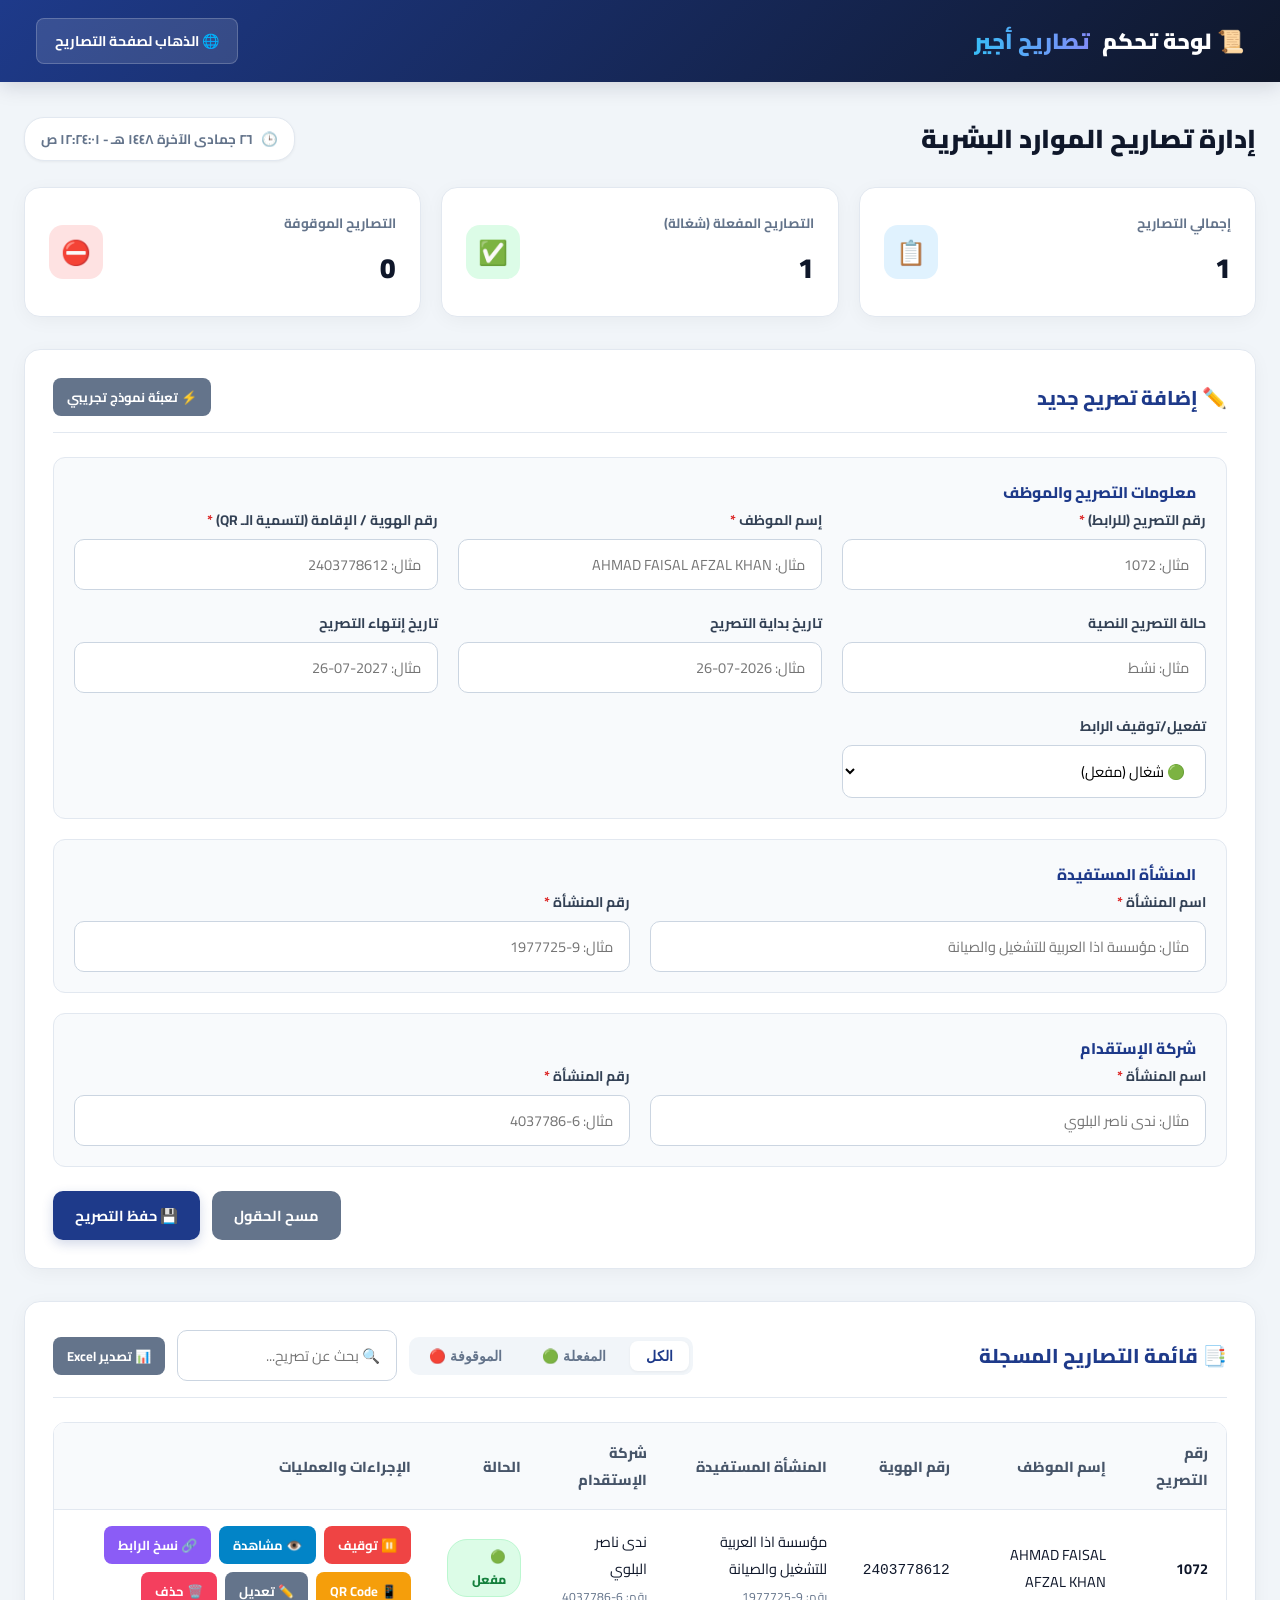
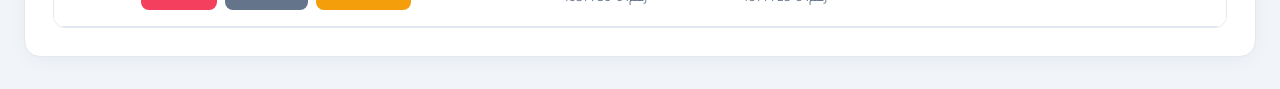
==== admin.html @ d99a1ebf "رفع مشروع تصاريح اجير" ====
<!DOCTYPE html>
<html lang="ar" dir="rtl">
<head>
    <meta charset="UTF-8">
    <meta name="viewport" content="width=device-width, initial-scale=1.0">
    <title>لوحة تحكم تصاريح أجير</title>
    <link rel="stylesheet" href="admin-style.css">
    <link href="https://fonts.googleapis.com/css2?family=Cairo:wght@400;600;700;800&display=swap" rel="stylesheet">
    <script src="js/qrcode.min.js"></script>
</head>
<body>

    <!-- Header / Navbar -->
    <header class="admin-navbar">
        <div class="brand">
            📜 لوحة تحكم <span>تصاريح أجير</span>
        </div>
        <div class="nav-actions">
            <a href="index.html" target="_blank" class="btn-nav">🌐 الذهاب لصفحة التصاريح</a>
        </div>
    </header>

    <div class="admin-container">

        <!-- Page Header & Stats -->
        <div class="page-title-box">
            <h1>إدارة تصاريح الموارد البشرية</h1>
            <div class="live-time-badge" id="liveTimeBadge">
                🕒 <span>جاري التحميل...</span>
            </div>
        </div>

        <div class="stats-container">
            <div class="stat-card">
                <div class="info">
                    <p>إجمالي التصاريح</p>
                    <h3 id="statTotal">0</h3>
                </div>
                <div class="icon icon-blue">📋</div>
            </div>
            <div class="stat-card">
                <div class="info">
                    <p>التصاريح المفعلة (شغالة)</p>
                    <h3 id="statActive">0</h3>
                </div>
                <div class="icon icon-green">✅</div>
            </div>
            <div class="stat-card">
                <div class="info">
                    <p>التصاريح الموقوفة</p>
                    <h3 id="statInactive">0</h3>
                </div>
                <div class="icon icon-red">⛔</div>
            </div>
        </div>

        <!-- Form Section -->
        <div class="card-section">
            <div class="card-section-header">
                <h2 id="formTitle">✏️ إضافة تصريح جديد</h2>
                <div style="display: flex; gap: 8px;">
                    <button type="button" class="btn btn-secondary btn-sm" onclick="fillSampleData()">⚡ تعبئة نموذج تجريبي</button>
                    <button type="button" class="btn btn-secondary btn-sm" id="btnCancelEdit" style="display: none;" onclick="resetForm()">إلغاء التعديل</button>
                </div>
            </div>

            <form id="permitForm" onsubmit="savePermit(event)">
                <input type="hidden" id="editIndex" value="-1">

                <div class="form-fieldset">
                    <legend>معلومات التصريح والموظف</legend>
                    <div class="form-grid">
                        <div class="form-group">
                            <label for="permitId">رقم التصريح (للرابط) <span class="required">*</span></label>
                            <input type="text" id="permitId" class="form-control" placeholder="مثال: 1072" required>
                        </div>
                        <div class="form-group">
                            <label for="workerName">إسم الموظف <span class="required">*</span></label>
                            <input type="text" id="workerName" class="form-control" placeholder="مثال: AHMAD FAISAL AFZAL KHAN" required>
                        </div>
                        <div class="form-group">
                            <label for="nationalId">رقم الهوية / الإقامة (لتسمية الـ QR) <span class="required">*</span></label>
                            <input type="text" id="nationalId" class="form-control" placeholder="مثال: 2403778612" required>
                        </div>
                        <div class="form-group">
                            <label for="permitStatusText">حالة التصريح النصية</label>
                            <input type="text" id="permitStatusText" class="form-control" placeholder="مثال: نشط">
                        </div>
                        <div class="form-group">
                            <label for="startDate">تاريخ بداية التصريح</label>
                            <input type="text" id="startDate" class="form-control" placeholder="مثال: 2026-07-26">
                        </div>
                        <div class="form-group">
                            <label for="endDate">تاريخ إنتهاء التصريح</label>
                            <input type="text" id="endDate" class="form-control" placeholder="مثال: 2027-07-26">
                        </div>
                        <div class="form-group">
                            <label for="permitStatus">تفعيل/توقيف الرابط</label>
                            <select id="permitStatus" class="form-control">
                                <option value="active">🟢 شغال (مفعل)</option>
                                <option value="inactive">🔴 موقوف (غير مفعل)</option>
                            </select>
                        </div>
                    </div>
                </div>

                <div class="form-fieldset">
                    <legend>المنشأة المستفيدة</legend>
                    <div class="form-grid">
                        <div class="form-group">
                            <label for="beneficiaryName">اسم المنشأة <span class="required">*</span></label>
                            <input type="text" id="beneficiaryName" class="form-control" placeholder="مثال: مؤسسة اذا العربية للتشغيل والصيانة" required>
                        </div>
                        <div class="form-group">
                            <label for="beneficiaryNumber">رقم المنشأة <span class="required">*</span></label>
                            <input type="text" id="beneficiaryNumber" class="form-control" placeholder="مثال: 9-1977725" required>
                        </div>
                    </div>
                </div>

                <div class="form-fieldset">
                    <legend>شركة الإستقدام</legend>
                    <div class="form-grid">
                        <div class="form-group">
                            <label for="providerName">اسم المنشأة <span class="required">*</span></label>
                            <input type="text" id="providerName" class="form-control" placeholder="مثال: ندى ناصر البلوي" required>
                        </div>
                        <div class="form-group">
                            <label for="providerNumber">رقم المنشأة <span class="required">*</span></label>
                            <input type="text" id="providerNumber" class="form-control" placeholder="مثال: 6-4037786" required>
                        </div>
                    </div>
                </div>

                <div class="form-actions">
                    <button type="button" class="btn btn-secondary" onclick="resetForm()">مسح الحقول</button>
                    <button type="submit" class="btn btn-primary" id="btnSubmit">💾 حفظ التصريح</button>
                </div>
            </form>
        </div>

        <!-- Permits Table Section -->
        <div class="card-section">
            <div class="card-section-header">
                <h2>📑 قائمة التصاريح المسجلة</h2>
                <div style="display: flex; gap: 12px; flex-wrap: wrap; align-items: center;">
                    <div class="filter-tabs">
                        <button class="filter-tab active" id="tabAll" onclick="setFilter('all')">الكل</button>
                        <button class="filter-tab" id="tabActive" onclick="setFilter('active')">المفعلة 🟢</button>
                        <button class="filter-tab" id="tabInactive" onclick="setFilter('inactive')">الموقوفة 🔴</button>
                    </div>

                    <input type="text" id="searchInput" class="form-control" placeholder="🔍 بحث عن تصريح..." style="max-width: 220px;" oninput="renderTable()">
                    <button class="btn btn-secondary btn-sm" onclick="exportToCSV()" title="تصدير للبيانات">📊 تصدير Excel</button>
                </div>
            </div>

            <div class="table-responsive">
                <table class="table">
                    <thead>
                        <tr>
                            <th>رقم التصريح</th>
                            <th>إسم الموظف</th>
                            <th>رقم الهوية</th>
                            <th>المنشأة المستفيدة</th>
                            <th>شركة الإستقدام</th>
                            <th>الحالة</th>
                            <th>الإجراءات والعمليات</th>
                        </tr>
                    </thead>
                    <tbody id="permitsTableBody">
                        <!-- Dynamic Permit Rows -->
                    </tbody>
                </table>
            </div>
        </div>

    </div>

    <!-- QR Code Modal -->
    <div class="modal-overlay" id="qrModal">
        <div class="modal-card">
            <div class="modal-header">
                <h3>📱 رمز الـ QR للتصريح</h3>
                <button class="modal-close" onclick="closeQrModal()">&times;</button>
            </div>

            <div class="qr-box">
                <div id="qrcodeCanvasContainer"></div>
            </div>

            <div class="qr-info">
                الموظف: <strong id="modalWorkerName">--</strong><br>
                رقم الهوية: <strong id="modalNationalId">--</strong><br>
                رقم التصريح: <strong id="modalPermitId">--</strong>
            </div>

            <button type="button" class="btn btn-primary" style="width: 100%; justify-content: center;" onclick="downloadQrCode()">
                📥 تحميل صورة الـ QR (باسم رقم الهوية)
            </button>
        </div>
    </div>

    <!-- Toast Alert -->
    <div class="toast-alert" id="toastAlert">
        <span id="toastAlertIcon">✅</span>
        <span id="toastAlertMessage">تمت العملية بنجاح</span>
    </div>

    <script>
        const STORAGE_KEY = 'ajeer_permits';
        let activeQrNationalId = '';
        let activeQrPermitId = '';
        let currentFilterStatus = 'all';

        function cleanDate(dateStr) {
            if (!dateStr) return '';
            return String(dateStr).replace(/[هـم]/g, '').trim();
        }

        const defaultSampleData = [
            {
                permitId: '1072',
                workerName: 'AHMAD FAISAL AFZAL KHAN',
                nationalId: '2403778612',
                permitStatusText: 'نشط',
                startDate: '2026-07-26',
                endDate: '2027-07-26',
                beneficiaryName: 'مؤسسة اذا العربية للتشغيل والصيانة',
                beneficiaryNumber: '9-1977725',
                providerName: 'ندى ناصر البلوي',
                providerNumber: '6-4037786',
                status: 'active'
            }
        ];

        function getPermits() {
            const data = localStorage.getItem(STORAGE_KEY);
            if (!data) {
                localStorage.setItem(STORAGE_KEY, JSON.stringify(defaultSampleData));
                return defaultSampleData;
            }
            try {
                return JSON.parse(data);
            } catch (e) {
                return defaultSampleData;
            }
        }

        function savePermitsToStorage(permits) {
            localStorage.setItem(STORAGE_KEY, JSON.stringify(permits));
            renderTable();
            updateStats();
        }

        function updateStats() {
            const permits = getPermits();
            document.getElementById('statTotal').innerText = permits.length;
            document.getElementById('statActive').innerText = permits.filter(p => p.status === 'active').length;
            document.getElementById('statInactive').innerText = permits.filter(p => p.status === 'inactive').length;
        }

        function setFilter(filter) {
            currentFilterStatus = filter;
            document.querySelectorAll('.filter-tab').forEach(t => t.classList.remove('active'));
            if (filter === 'all') document.getElementById('tabAll').classList.add('active');
            if (filter === 'active') document.getElementById('tabActive').classList.add('active');
            if (filter === 'inactive') document.getElementById('tabInactive').classList.add('active');
            renderTable();
        }

        function renderTable() {
            const permits = getPermits();
            const search = document.getElementById('searchInput').value.trim().toLowerCase();
            const tbody = document.getElementById('permitsTableBody');
            tbody.innerHTML = '';

            const filtered = permits.filter(p => {
                const matchesSearch = 
                    p.permitId.toLowerCase().includes(search) ||
                    p.workerName.toLowerCase().includes(search) ||
                    p.nationalId.toLowerCase().includes(search) ||
                    p.beneficiaryName.toLowerCase().includes(search) ||
                    p.providerName.toLowerCase().includes(search);

                const matchesFilter = currentFilterStatus === 'all' || p.status === currentFilterStatus;

                return matchesSearch && matchesFilter;
            });

            if (filtered.length === 0) {
                tbody.innerHTML = `<tr><td colspan="7" style="text-align:center; padding: 40px; color: #94a3b8; font-weight:700;">لا توجد تصاريح مطابقة للبحث</td></tr>`;
                return;
            }

            filtered.forEach((p) => {
                const realIndex = permits.findIndex(item => item.permitId === p.permitId);
                const tr = document.createElement('tr');

                const isBlocked = p.status === 'inactive';
                const statusBadge = isBlocked 
                    ? `<span class="badge badge-danger">🔴 موقوف</span>` 
                    : `<span class="badge badge-success">🟢 مفعل</span>`;

                const toggleBtn = isBlocked 
                    ? `<button class="btn btn-toggle-on btn-sm" onclick="toggleStatus(${realIndex})">▶️ تشغيل</button>`
                    : `<button class="btn btn-toggle-off btn-sm" onclick="toggleStatus(${realIndex})">⏸️ توقيف</button>`;

                const pageUrl = getPermitFullUrl(p.permitId);

                tr.innerHTML = `
                    <td><strong>${p.permitId}</strong></td>
                    <td>${p.workerName}</td>
                    <td><code>${p.nationalId}</code></td>
                    <td>${p.beneficiaryName}<br><small style="color:#64748b;">رقم: ${p.beneficiaryNumber}</small></td>
                    <td>${p.providerName}<br><small style="color:#64748b;">رقم: ${p.providerNumber}</small></td>
                    <td>${statusBadge}</td>
                    <td>
                        <div class="action-buttons">
                            ${toggleBtn}
                            <a href="${pageUrl}" target="_blank" class="btn btn-info btn-sm">👁️ مشاهدة</a>
                            <button type="button" class="btn btn-purple btn-sm" onclick="copyPermitLink('${p.permitId}')">🔗 نسخ الرابط</button>
                            <button type="button" class="btn btn-amber btn-sm" onclick="showQrModal('${p.permitId}', '${p.workerName}', '${p.nationalId}')">📱 QR Code</button>
                            <button type="button" class="btn btn-secondary btn-sm" onclick="editPermit(${realIndex})">✏️ تعديل</button>
                            <button type="button" class="btn btn-danger btn-sm" onclick="deletePermit(${realIndex})">🗑️ حذف</button>
                        </div>
                    </td>
                `;
                tbody.appendChild(tr);
            });
        }

        function getPermitFullUrl(permitId) {
            const baseUrl = window.location.href.substring(0, window.location.href.lastIndexOf('/') + 1);
            const permits = getPermits();
            const permit = permits.find(p => p.permitId === permitId);
            if (permit) {
                try {
                    const encoded = btoa(unescape(encodeURIComponent(JSON.stringify(permit))));
                    return `${baseUrl}index.html?id=${encodeURIComponent(permitId)}&d=${encoded}`;
                } catch(e) {
                    // fallback to id only
                }
            }
            return `${baseUrl}index.html?id=${encodeURIComponent(permitId)}&i=1`;
        }

        function savePermit(e) {
            e.preventDefault();
            const editIdx = parseInt(document.getElementById('editIndex').value);
            const permits = getPermits();

            const permitObj = {
                permitId: document.getElementById('permitId').value.trim(),
                workerName: document.getElementById('workerName').value.trim(),
                nationalId: document.getElementById('nationalId').value.trim(),
                permitStatusText: document.getElementById('permitStatusText').value.trim() || 'نشط',
                startDate: cleanDate(document.getElementById('startDate').value),
                endDate: cleanDate(document.getElementById('endDate').value),
                beneficiaryName: document.getElementById('beneficiaryName').value.trim(),
                beneficiaryNumber: document.getElementById('beneficiaryNumber').value.trim(),
                providerName: document.getElementById('providerName').value.trim(),
                providerNumber: document.getElementById('providerNumber').value.trim(),
                status: document.getElementById('permitStatus').value
            };

            if (editIdx >= 0) {
                permits[editIdx] = permitObj;
                showToast('✅ تم تعديل بيانات التصريح بنجاح');
            } else {
                if (permits.some(p => p.permitId === permitObj.permitId)) {
                    alert('رقم التصريح هذا موجود مسبقاً، يرجى اختيار رقم تصريح آخر.');
                    return;
                }
                permits.push(permitObj);
                showToast('✅ تم إضافة التصريح الجديد بنجاح');
            }

            savePermitsToStorage(permits);
            resetForm();
        }

        function toggleStatus(index) {
            const permits = getPermits();
            if (permits[index]) {
                const newStatus = permits[index].status === 'active' ? 'inactive' : 'active';
                permits[index].status = newStatus;
                savePermitsToStorage(permits);
                const msg = newStatus === 'active' ? '🟢 تم تشغيل التصريح بنجاح' : '🔴 تم توقيف التصريح بنجاح';
                showToast(msg);
            }
        }

        function editPermit(index) {
            const permits = getPermits();
            const p = permits[index];
            if (!p) return;

            document.getElementById('editIndex').value = index;
            document.getElementById('permitId').value = p.permitId;
            document.getElementById('workerName').value = p.workerName;
            document.getElementById('nationalId').value = p.nationalId;
            document.getElementById('permitStatusText').value = p.permitStatusText || 'نشط';
            document.getElementById('startDate').value = cleanDate(p.startDate) || '';
            document.getElementById('endDate').value = cleanDate(p.endDate) || '';
            document.getElementById('beneficiaryName').value = p.beneficiaryName;
            document.getElementById('beneficiaryNumber').value = p.beneficiaryNumber;
            document.getElementById('providerName').value = p.providerName;
            document.getElementById('providerNumber').value = p.providerNumber;
            document.getElementById('permitStatus').value = p.status || 'active';

            document.getElementById('formTitle').innerText = `✏️ تعديل التصريح رقم (${p.permitId})`;
            document.getElementById('btnSubmit').innerText = '💾 حفظ التعديلات';
            document.getElementById('btnCancelEdit').style.display = 'inline-block';

            window.scrollTo({ top: 0, behavior: 'smooth' });
        }

        function fillSampleData() {
            const randomId = Math.floor(1000 + Math.random() * 9000).toString();
            const sampleNID = '24' + Math.floor(10000000 + Math.random() * 90000000).toString();
            
            document.getElementById('permitId').value = randomId;
            document.getElementById('workerName').value = 'AHMAD FAISAL AFZAL KHAN';
            document.getElementById('nationalId').value = sampleNID;
            document.getElementById('permitStatusText').value = 'نشط';
            document.getElementById('startDate').value = '2026-07-26';
            document.getElementById('endDate').value = '2027-07-26';
            document.getElementById('beneficiaryName').value = 'مؤسسة اذا العربية للتشغيل والصيانة';
            document.getElementById('beneficiaryNumber').value = '9-1977725';
            document.getElementById('providerName').value = 'ندى ناصر البلوي';
            document.getElementById('providerNumber').value = '6-4037786';
            document.getElementById('permitStatus').value = 'active';

            showToast('⚡ تم ملء النموذج ببيانات تجريبية');
        }

        function resetForm() {
            document.getElementById('editIndex').value = "-1";
            document.getElementById('permitForm').reset();
            document.getElementById('formTitle').innerText = '✏️ إضافة تصريح جديد';
            document.getElementById('btnSubmit').innerText = '💾 حفظ التصريح';
            document.getElementById('btnCancelEdit').style.display = 'none';
        }

        function deletePermit(index) {
            const permits = getPermits();
            if (confirm(`هل أنت تأكد من رغبتك في حذف التصريح رقم (${permits[index].permitId})؟`)) {
                permits.splice(index, 1);
                savePermitsToStorage(permits);
                showToast('🗑️ تم حذف التصريح بنجاح');
            }
        }

        function copyPermitLink(permitId) {
            const url = getPermitFullUrl(permitId);
            navigator.clipboard.writeText(url).then(() => {
                showToast('📋 تم نسخ رابط التصريح بنجاح!');
            }).catch(() => {
                prompt('انسخ الرابط التالي:', url);
            });
        }

        function showQrModal(permitId, workerName, nationalId) {
            try {
                activeQrNationalId = nationalId;
                activeQrPermitId = permitId;

                document.getElementById('modalWorkerName').innerText = workerName || permitId;
                document.getElementById('modalNationalId').innerText = nationalId || permitId;
                document.getElementById('modalPermitId').innerText = permitId;

                const qrContainer = document.getElementById('qrcodeCanvasContainer');
                qrContainer.innerHTML = '';

                const permitUrl = getPermitFullUrl(permitId);

                if (typeof QRCode !== 'undefined') {
                    new QRCode(qrContainer, {
                        text: permitUrl,
                        width: 200,
                        height: 200,
                        colorDark: "#1d357e",
                        colorLight: "#ffffff"
                    });
                }
            } catch (err) {
                console.error('Error generating QR code:', err);
            } finally {
                document.getElementById('qrModal').classList.add('active');
            }
        }

        function closeQrModal() {
            document.getElementById('qrModal').classList.remove('active');
        }

        function downloadQrCode() {
            const canvas = document.querySelector('#qrcodeCanvasContainer canvas');
            if (!canvas) {
                alert('لم يتم العثور على صورة الـ QR!');
                return;
            }

            const imageURI = canvas.toDataURL("image/png");
            const link = document.createElement('a');
            const filename = `${activeQrNationalId || 'permit_qr'}.png`;
            link.download = filename;
            link.href = imageURI;
            document.body.appendChild(link);
            link.click();
            document.body.removeChild(link);

            showToast(`📥 تم تنزيل QR باسم (${filename})`);
        }

        function exportToCSV() {
            const permits = getPermits();
            if (permits.length === 0) {
                alert('لا توجد بيانات للتصدير!');
                return;
            }

            let csvContent = "\uFEFFرقم التصريح,إسم الموظف,رقم الهوية,حالة التصريح النصية,تاريخ البداية,تاريخ النهاية,المنشأة المستفيدة,رقم المنشأة,شركة الاستقدام,رقم الشركة,الحالة\n";
            permits.forEach(p => {
                csvContent += `"${p.permitId}","${p.workerName}","${p.nationalId}","${p.permitStatusText || 'نشط'}","${cleanDate(p.startDate)}","${cleanDate(p.endDate)}","${p.beneficiaryName}","${p.beneficiaryNumber}","${p.providerName}","${p.providerNumber}","${p.status === 'active' ? 'مفعل' : 'موقوف'}"\n`;
            });

            const blob = new Blob([csvContent], { type: 'text/csv;charset=utf-8;' });
            const url = URL.createObjectURL(blob);
            const a = document.createElement('a');
            a.href = url;
            a.download = `ajeer_permits_${new Date().toISOString().slice(0,10)}.csv`;
            a.click();
            URL.revokeObjectURL(url);
            showToast('📊 تم تصدير البيانات إلى ملف CSV');
        }

        function showToast(message) {
            const toast = document.getElementById('toastAlert');
            document.getElementById('toastAlertMessage').innerText = message;
            toast.classList.add('show');
            setTimeout(() => {
                toast.classList.remove('show');
            }, 3000);
        }

        function updateClock() {
            const now = new Date();
            const timeStr = now.toLocaleTimeString('ar-SA', { hour: '2-digit', minute: '2-digit', second: '2-digit' });
            const dateStr = now.toLocaleDateString('ar-SA', { year: 'numeric', month: 'short', day: 'numeric' });
            document.getElementById('liveTimeBadge').innerHTML = `🕒 <span>${dateStr} - ${timeStr}</span>`;
        }

        window.addEventListener('DOMContentLoaded', () => {
            renderTable();
            updateStats();
            updateClock();
            setInterval(updateClock, 1000);
        });
    </script>
</body>
</html>
---- admin-style.css ----
@import url('https://fonts.googleapis.com/css2?family=Cairo:wght@400;500;600;700;800;900&display=swap');

:root {
    --admin-primary: #1e3a8a;
    --admin-dark: #0f172a;
    --admin-light: #f8fafc;
    --accent-blue: #0284c7;
    --accent-green: #059669;
    --accent-amber: #d97706;
    --accent-red: #dc2626;
    --accent-purple: #7c3aed;
    --card-bg: #ffffff;
    --text-dark: #0f172a;
    --text-muted: #64748b;
    --border-color: #e2e8f0;
    --radius-lg: 16px;
    --radius-md: 10px;
    --shadow-sm: 0 1px 3px rgba(0,0,0,0.05);
    --shadow-md: 0 4px 20px -2px rgba(0,0,0,0.05);
}

* {
    box-sizing: border-box;
}

body {
    font-family: 'Cairo', sans-serif;
    margin: 0;
    padding: 0;
    background-color: #f1f5f9;
    color: var(--text-dark);
    direction: rtl;
    min-height: 100vh;
}

/* Navbar */
.admin-navbar {
    background: linear-gradient(135deg, #1e3a8a 0%, #0f172a 100%);
    color: #ffffff;
    padding: 18px 36px;
    display: flex;
    align-items: center;
    justify-content: space-between;
    box-shadow: 0 4px 20px rgba(15, 23, 42, 0.15);
    position: sticky;
    top: 0;
    z-index: 1000;
}

.admin-navbar .brand {
    font-size: 22px;
    font-weight: 900;
    display: flex;
    align-items: center;
    gap: 12px;
}

.admin-navbar .brand span {
    color: #38bdf8;
    background: linear-gradient(90deg, #38bdf8, #818cf8);
    -webkit-background-clip: text;
    -webkit-text-fill-color: transparent;
}

.admin-navbar .nav-actions {
    display: flex;
    align-items: center;
    gap: 14px;
}

.btn-nav {
    background: rgba(255, 255, 255, 0.12);
    color: #ffffff;
    border: 1px solid rgba(255, 255, 255, 0.2);
    padding: 9px 18px;
    border-radius: 8px;
    font-family: 'Cairo', sans-serif;
    font-size: 14px;
    font-weight: 700;
    cursor: pointer;
    text-decoration: none;
    transition: all 0.2s ease;
    display: flex;
    align-items: center;
    gap: 8px;
}

.btn-nav:hover {
    background: rgba(255, 255, 255, 0.22);
    transform: translateY(-1px);
}

/* Container */
.admin-container {
    max-width: 1320px;
    margin: 32px auto;
    padding: 0 24px;
}

/* Page Title & Controls */
.page-title-box {
    margin-bottom: 24px;
    display: flex;
    justify-content: space-between;
    align-items: center;
    flex-wrap: wrap;
    gap: 16px;
}

.page-title-box h1 {
    font-size: 26px;
    font-weight: 900;
    color: var(--text-dark);
    margin: 0;
}

.live-time-badge {
    font-size: 13.5px;
    font-weight: 700;
    color: var(--text-muted);
    background: #ffffff;
    padding: 8px 16px;
    border-radius: 20px;
    box-shadow: var(--shadow-sm);
    border: 1px solid var(--border-color);
    display: flex;
    align-items: center;
    gap: 8px;
}

/* Stats Container */
.stats-container {
    display: grid;
    grid-template-columns: repeat(auto-fit, minmax(240px, 1fr));
    gap: 20px;
    margin-bottom: 32px;
}

.stat-card {
    background: var(--card-bg);
    border-radius: var(--radius-lg);
    padding: 22px 24px;
    box-shadow: var(--shadow-md);
    border: 1px solid var(--border-color);
    display: flex;
    align-items: center;
    justify-content: space-between;
    transition: transform 0.2s ease;
}

.stat-card:hover {
    transform: translateY(-3px);
}

.stat-card .info p {
    margin: 0;
    font-size: 13.5px;
    color: var(--text-muted);
    font-weight: 700;
}

.stat-card .info h3 {
    margin: 6px 0 0;
    font-size: 28px;
    font-weight: 900;
    color: var(--text-dark);
}

.stat-card .icon {
    width: 54px;
    height: 54px;
    border-radius: 14px;
    display: flex;
    align-items: center;
    justify-content: center;
    font-size: 24px;
}

.icon-blue { background: #e0f2fe; color: #0284c7; }
.icon-green { background: #dcfce7; color: #16a34a; }
.icon-red { background: #fee2e2; color: #dc2626; }

/* Section Cards */
.card-section {
    background: var(--card-bg);
    border-radius: var(--radius-lg);
    padding: 28px;
    box-shadow: var(--shadow-md);
    border: 1px solid var(--border-color);
    margin-bottom: 32px;
}

.card-section-header {
    margin-bottom: 24px;
    padding-bottom: 16px;
    border-bottom: 1px solid var(--border-color);
    display: flex;
    justify-content: space-between;
    align-items: center;
    flex-wrap: wrap;
    gap: 16px;
}

.card-section-header h2 {
    font-size: 20px;
    font-weight: 800;
    color: var(--admin-primary);
    margin: 0;
    display: flex;
    align-items: center;
    gap: 10px;
}

/* Forms */
.form-grid {
    display: grid;
    grid-template-columns: repeat(auto-fit, minmax(280px, 1fr));
    gap: 20px;
}

.form-group {
    display: flex;
    flex-direction: column;
    gap: 6px;
}

.form-group label {
    font-size: 14px;
    font-weight: 700;
    color: #334155;
}

.form-group label span.required {
    color: var(--accent-red);
}

.form-control {
    font-family: 'Cairo', sans-serif;
    padding: 11px 16px;
    border: 1.5px solid #cbd5e1;
    border-radius: 10px;
    font-size: 14.5px;
    outline: none;
    transition: all 0.2s ease;
    background: #ffffff;
}

.form-control:focus {
    border-color: var(--accent-blue);
    box-shadow: 0 0 0 4px rgba(2, 132, 199, 0.12);
}

.form-fieldset {
    border: 1px solid var(--border-color);
    border-radius: 12px;
    padding: 20px;
    margin-bottom: 20px;
    background: #f8fafc;
}

.form-fieldset legend {
    font-weight: 800;
    color: var(--admin-primary);
    padding: 0 10px;
    font-size: 15.5px;
}

.form-actions {
    display: flex;
    gap: 12px;
    justify-content: flex-end;
    margin-top: 24px;
}

/* Filter Tabs */
.filter-tabs {
    display: flex;
    gap: 8px;
    background: #f1f5f9;
    padding: 4px;
    border-radius: 10px;
}

.filter-tab {
    padding: 7px 16px;
    border-radius: 8px;
    font-size: 13.5px;
    font-weight: 700;
    cursor: pointer;
    border: none;
    background: transparent;
    color: var(--text-muted);
    transition: all 0.2s;
}

.filter-tab.active {
    background: #ffffff;
    color: var(--admin-primary);
    box-shadow: var(--shadow-sm);
}

/* Buttons */
.btn {
    font-family: 'Cairo', sans-serif;
    padding: 11px 22px;
    border-radius: 10px;
    font-size: 14.5px;
    font-weight: 700;
    cursor: pointer;
    border: none;
    display: inline-flex;
    align-items: center;
    gap: 8px;
    transition: all 0.2s cubic-bezier(0.4, 0, 0.2, 1);
    text-decoration: none;
}

.btn-primary {
    background-color: var(--admin-primary);
    color: #ffffff;
    box-shadow: 0 4px 12px rgba(30, 58, 138, 0.2);
}

.btn-primary:hover {
    background-color: #172a66;
    transform: translateY(-1px);
}

.btn-secondary {
    background-color: #64748b;
    color: #ffffff;
}

.btn-secondary:hover {
    background-color: #475569;
}

.btn-sm {
    padding: 7px 14px;
    font-size: 13px;
    border-radius: 8px;
}

.btn-toggle-on {
    background-color: #10b981;
    color: #ffffff;
}

.btn-toggle-on:hover {
    background-color: #059669;
}

.btn-toggle-off {
    background-color: #ef4444;
    color: #ffffff;
}

.btn-toggle-off:hover {
    background-color: #dc2626;
}

.btn-info {
    background-color: #0284c7;
    color: #ffffff;
}

.btn-info:hover {
    background-color: #0369a1;
}

.btn-purple {
    background-color: #8b5cf6;
    color: #ffffff;
}

.btn-purple:hover {
    background-color: #7c3aed;
}

.btn-amber {
    background-color: #f59e0b;
    color: #ffffff;
}

.btn-amber:hover {
    background-color: #d97706;
}

.btn-danger {
    background-color: #f43f5e;
    color: #ffffff;
}

.btn-danger:hover {
    background-color: #e11d48;
}

/* Data Table */
.table-responsive {
    overflow-x: auto;
    border-radius: 12px;
    border: 1px solid var(--border-color);
}

.table {
    width: 100%;
    border-collapse: collapse;
    text-align: right;
    background: #ffffff;
}

.table th, .table td {
    padding: 16px 18px;
    border-bottom: 1px solid var(--border-color);
    font-size: 14.5px;
    vertical-align: middle;
}

.table th {
    background-color: #f8fafc;
    color: #475569;
    font-weight: 800;
}

.table tbody tr {
    transition: background-color 0.15s ease;
}

.table tbody tr:hover {
    background-color: #f8fafc;
}

.badge {
    padding: 5px 14px;
    border-radius: 20px;
    font-size: 12.5px;
    font-weight: 800;
    display: inline-flex;
    align-items: center;
    gap: 6px;
}

.badge-success { background: #dcfce7; color: #15803d; border: 1px solid #bbf7d0; }
.badge-danger { background: #fee2e2; color: #b91c1c; border: 1px solid #fecaca; }

.action-buttons {
    display: flex;
    gap: 8px;
    flex-wrap: wrap;
    align-items: center;
}

/* Modal */
.modal-overlay {
    position: fixed;
    top: 0;
    left: 0;
    right: 0;
    bottom: 0;
    background: rgba(15, 23, 42, 0.65);
    backdrop-filter: blur(6px);
    display: flex;
    align-items: center;
    justify-content: center;
    z-index: 20000;
    opacity: 0;
    visibility: hidden;
    transition: opacity 0.3s ease, visibility 0.3s ease;
}

.modal-overlay.active {
    opacity: 1;
    visibility: visible;
}

.modal-card {
    background: #ffffff;
    border-radius: 20px;
    padding: 32px;
    max-width: 440px;
    width: 90%;
    box-shadow: 0 25px 50px -12px rgba(0,0,0,0.25);
    text-align: center;
    transform: scale(0.95);
    transition: transform 0.3s cubic-bezier(0.175, 0.885, 0.32, 1.275);
}

.modal-overlay.active .modal-card {
    transform: scale(1);
}

.modal-header {
    display: flex;
    justify-content: space-between;
    align-items: center;
    margin-bottom: 24px;
    padding-bottom: 14px;
    border-bottom: 1px dashed var(--border-color);
}

.modal-header h3 {
    margin: 0;
    font-size: 20px;
    color: var(--admin-primary);
    font-weight: 800;
}

.modal-close {
    background: #f1f5f9;
    border: none;
    width: 34px;
    height: 34px;
    border-radius: 50%;
    font-size: 22px;
    cursor: pointer;
    color: var(--text-muted);
    display: flex;
    align-items: center;
    justify-content: center;
    transition: all 0.2s;
}

.modal-close:hover {
    background: #e2e8f0;
    color: var(--text-dark);
}

.qr-box {
    background: #ffffff;
    padding: 20px;
    border: 2px dashed #cbd5e1;
    border-radius: 16px;
    display: inline-block;
    margin-bottom: 24px;
    box-shadow: var(--shadow-sm);
}

.qr-box canvas {
    display: block;
    margin: 0 auto;
}

.qr-info {
    font-size: 14.5px;
    color: var(--text-muted);
    margin-bottom: 24px;
    line-height: 1.6;
    background: #f8fafc;
    padding: 12px;
    border-radius: 12px;
}

.qr-info strong {
    color: var(--text-dark);
    font-weight: 800;
}

/* Toast alert */
.toast-alert {
    position: fixed;
    bottom: 30px;
    right: 30px;
    background: #0f172a;
    color: #ffffff;
    padding: 14px 24px;
    border-radius: 12px;
    box-shadow: 0 10px 25px rgba(0,0,0,0.2);
    font-size: 15px;
    font-weight: 700;
    z-index: 30000;
    display: flex;
    align-items: center;
    gap: 12px;
    transform: translateY(100px);
    opacity: 0;
    transition: all 0.3s cubic-bezier(0.175, 0.885, 0.32, 1.275);
}

.toast-alert.show {
    transform: translateY(0);
    opacity: 1;
}
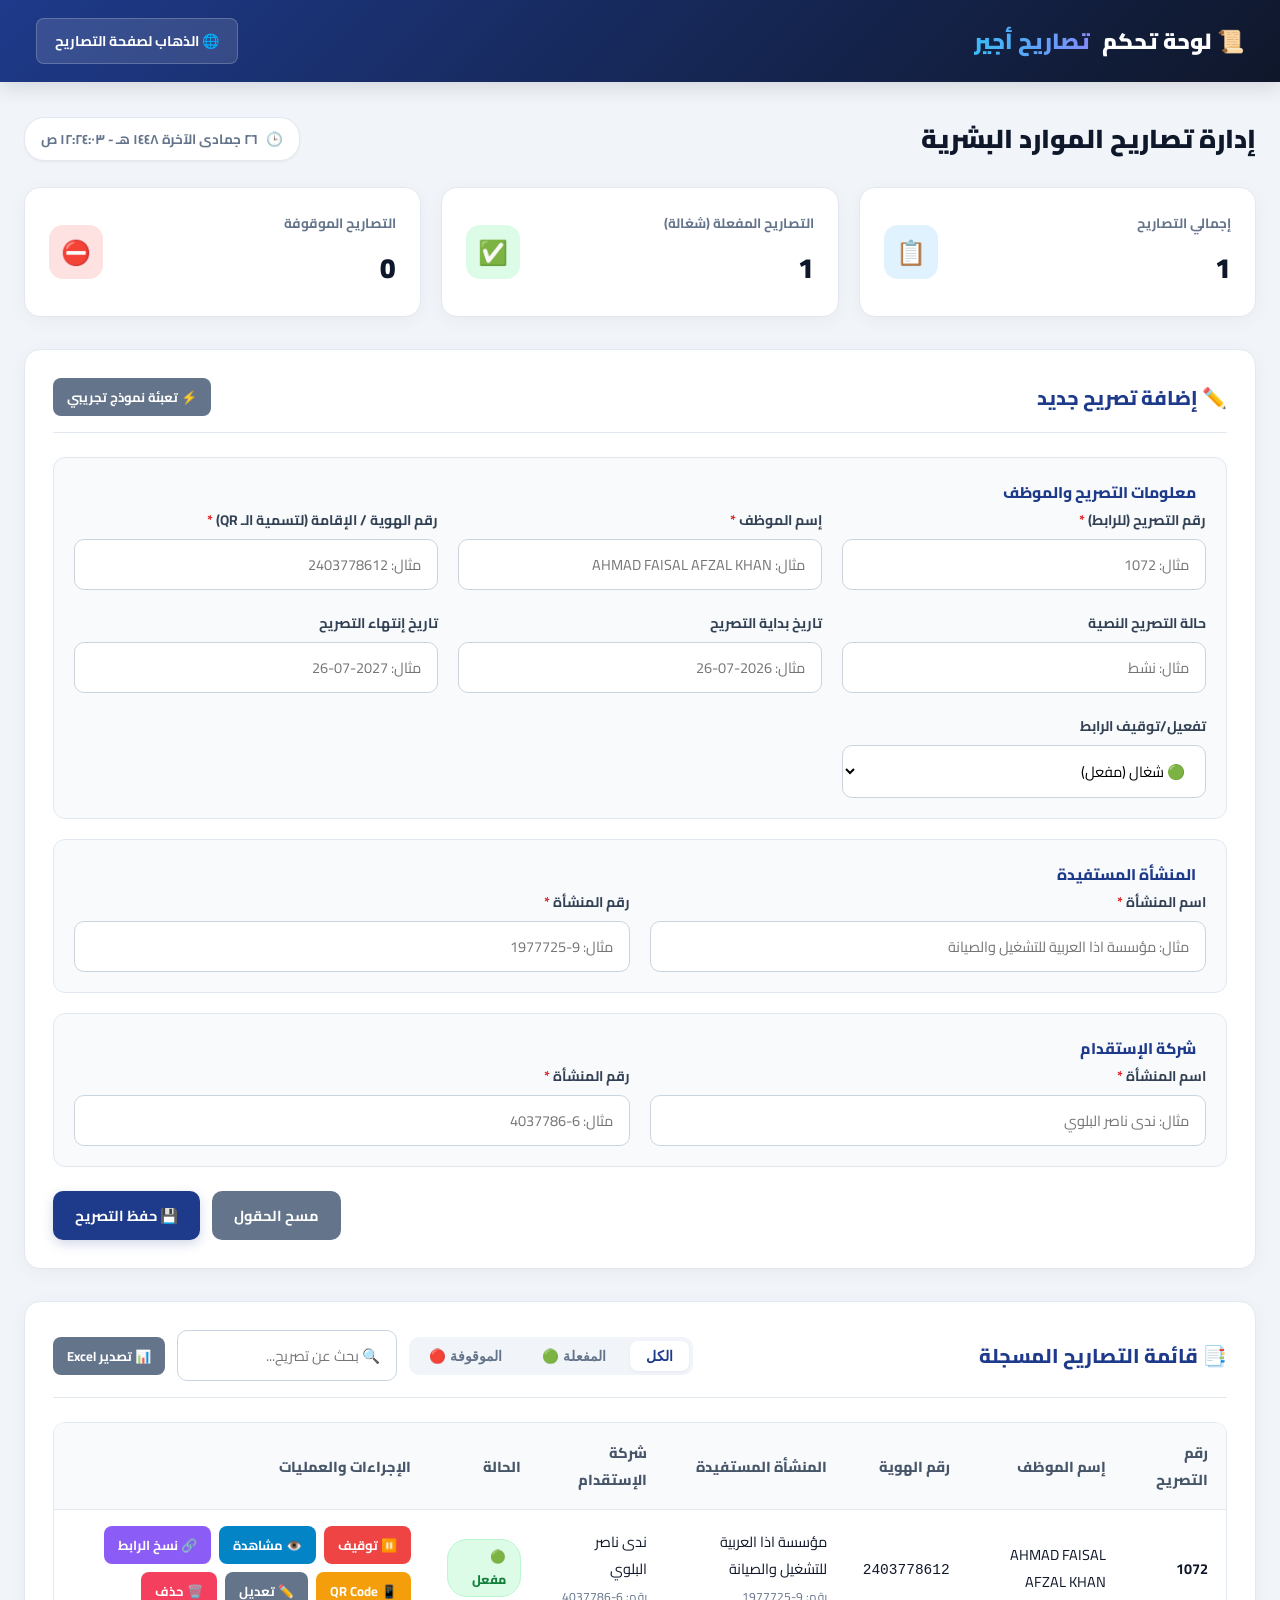
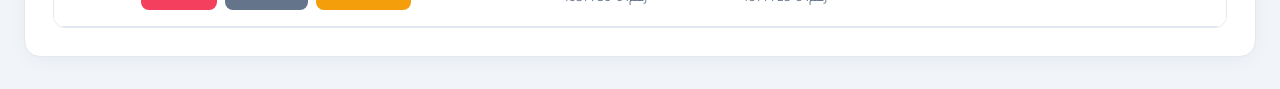
==== commit b5d3d195: "fix: ensure permit data is embedded in shareable links" ====
--- a/admin.html
+++ b/admin.html
@@ -339,8 +339,13 @@
                     const encoded = btoa(unescape(encodeURIComponent(JSON.stringify(permit))));
                     return `${baseUrl}index.html?id=${encodeURIComponent(permitId)}&d=${encoded}`;
                 } catch(e) {
-                    // fallback to id only
+                    console.error('Encoding error:', e);
                 }
+            }
+            // Always try to encode - if permit exists, it should work
+            if (permit) {
+                const encoded = btoa(JSON.stringify(permit));
+                return `${baseUrl}index.html?id=${encodeURIComponent(permitId)}&d=${encoded}`;
             }
             return `${baseUrl}index.html?id=${encodeURIComponent(permitId)}&i=1`;
         }
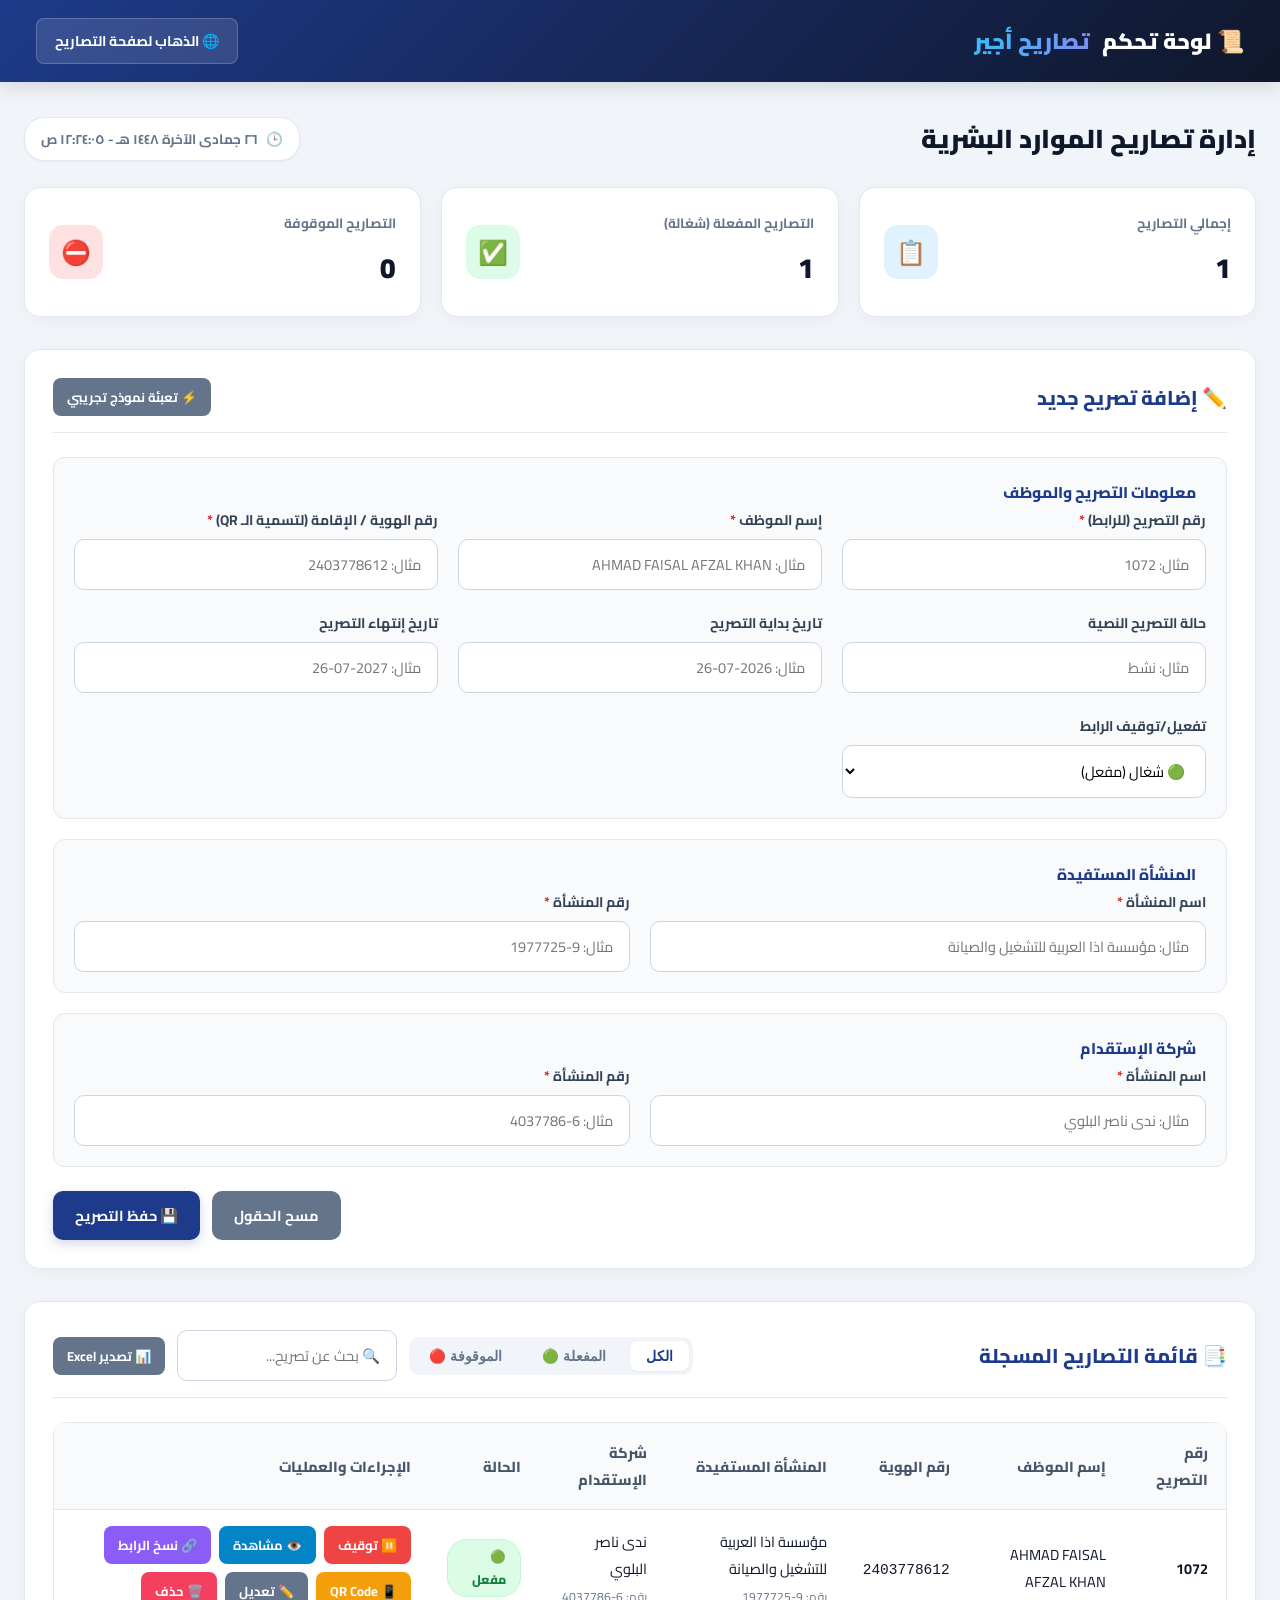
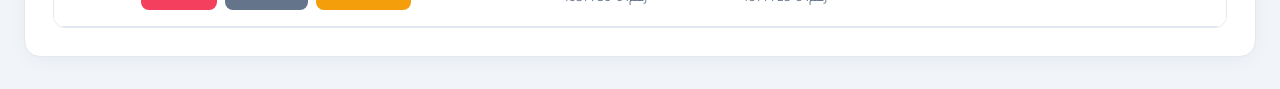
==== commit 179bddff: "fix: simplify URL encoding logic to always embed permit data" ====
--- a/admin.html
+++ b/admin.html
@@ -334,20 +334,25 @@
             const baseUrl = window.location.href.substring(0, window.location.href.lastIndexOf('/') + 1);
             const permits = getPermits();
             const permit = permits.find(p => p.permitId === permitId);
-            if (permit) {
+            
+            if (!permit) {
+                return `${baseUrl}index.html?id=${encodeURIComponent(permitId)}&i=1`;
+            }
+            
+            // Always encode the permit data in the URL
+            try {
+                const encoded = btoa(unescape(encodeURIComponent(JSON.stringify(permit))));
+                return `${baseUrl}index.html?id=${encodeURIComponent(permitId)}&d=${encoded}`;
+            } catch(e) {
+                console.error('Encoding error, trying simple encoding:', e);
                 try {
-                    const encoded = btoa(unescape(encodeURIComponent(JSON.stringify(permit))));
+                    const encoded = btoa(JSON.stringify(permit));
                     return `${baseUrl}index.html?id=${encodeURIComponent(permitId)}&d=${encoded}`;
-                } catch(e) {
-                    console.error('Encoding error:', e);
+                } catch(e2) {
+                    console.error('Simple encoding also failed:', e2);
+                    return `${baseUrl}index.html?id=${encodeURIComponent(permitId)}&i=1`;
                 }
             }
-            // Always try to encode - if permit exists, it should work
-            if (permit) {
-                const encoded = btoa(JSON.stringify(permit));
-                return `${baseUrl}index.html?id=${encodeURIComponent(permitId)}&d=${encoded}`;
-            }
-            return `${baseUrl}index.html?id=${encodeURIComponent(permitId)}&i=1`;
         }
 
         function savePermit(e) {
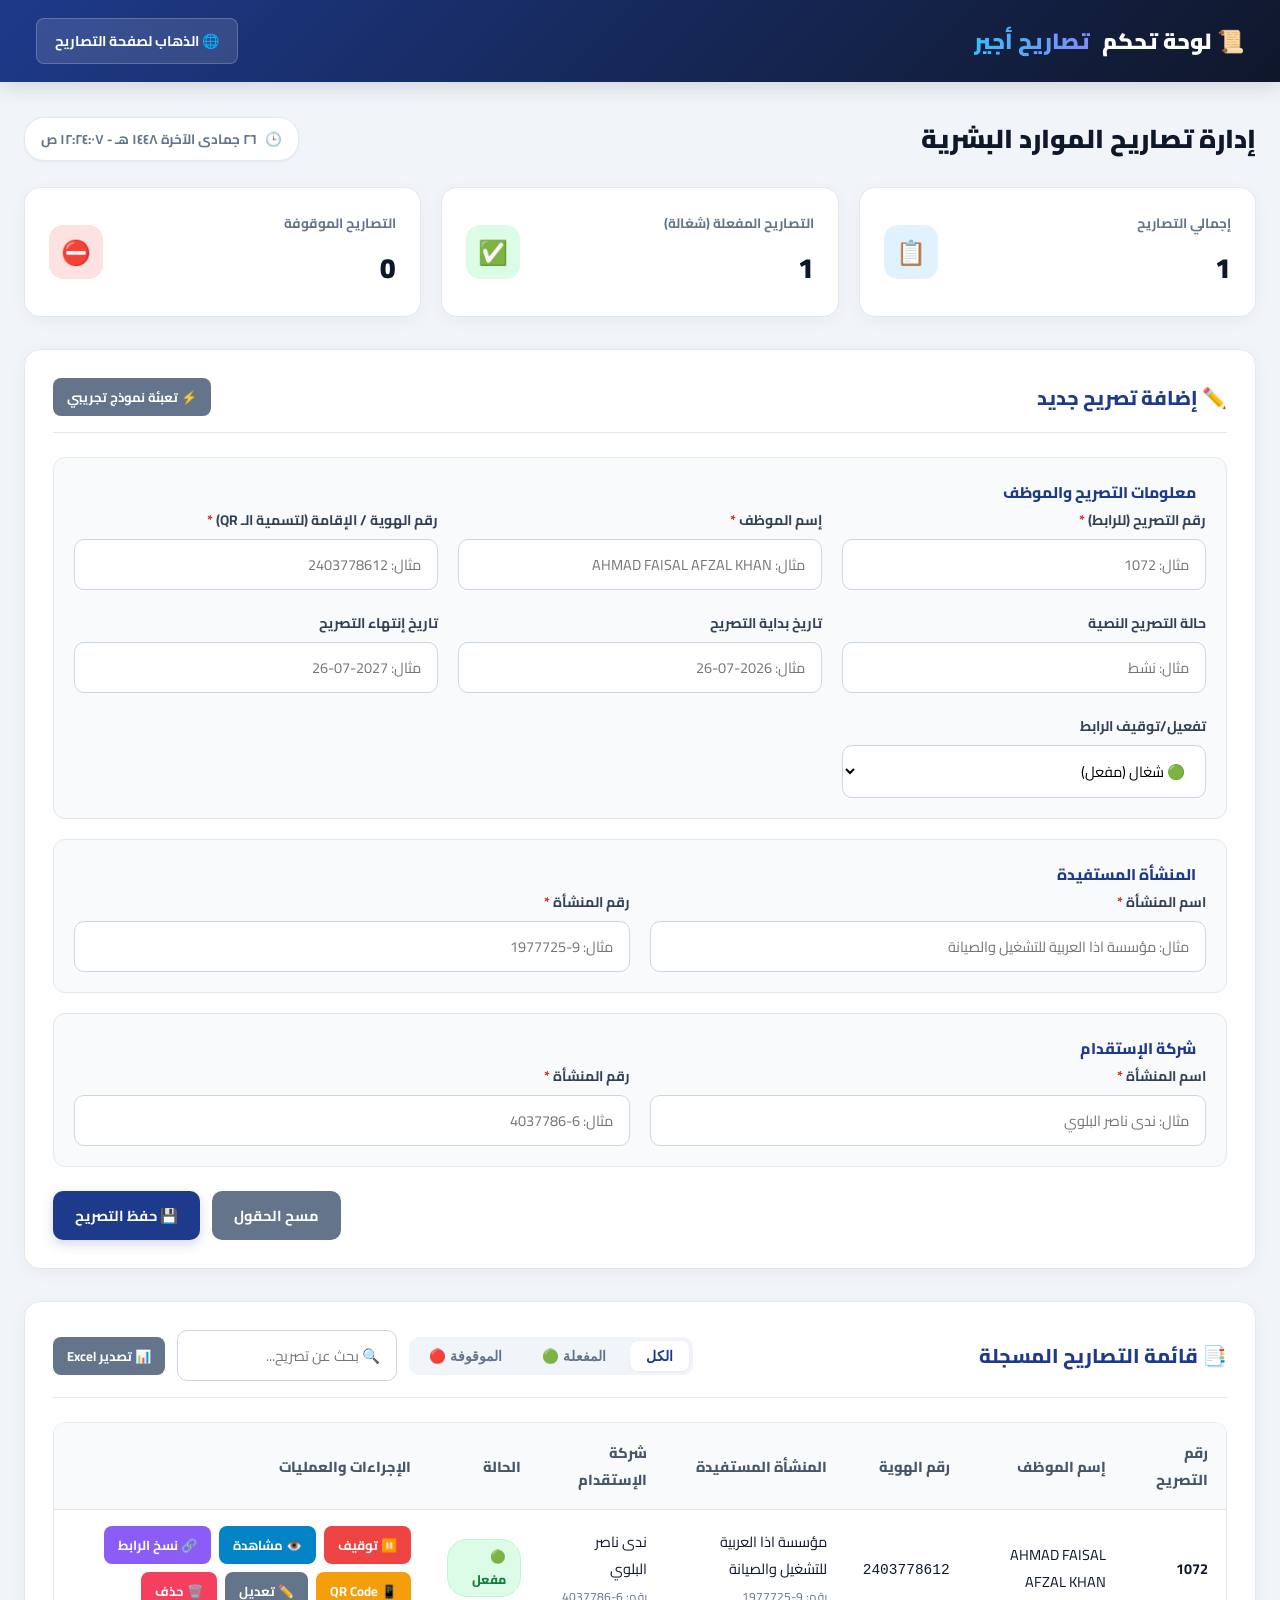
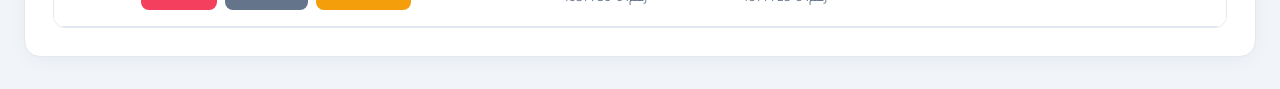
==== commit 4bd62015: "debug: add console logging to trace URL generation" ====
--- a/admin.html
+++ b/admin.html
@@ -333,20 +333,27 @@
         function getPermitFullUrl(permitId) {
             const baseUrl = window.location.href.substring(0, window.location.href.lastIndexOf('/') + 1);
             const permits = getPermits();
+            console.log('getPermitFullUrl - permitId:', permitId);
+            console.log('getPermitFullUrl - permits:', permits);
+            
             const permit = permits.find(p => p.permitId === permitId);
+            console.log('getPermitFullUrl - found permit:', permit);
             
             if (!permit) {
+                console.error('Permit not found for ID:', permitId);
                 return `${baseUrl}index.html?id=${encodeURIComponent(permitId)}&i=1`;
             }
             
             // Always encode the permit data in the URL
             try {
                 const encoded = btoa(unescape(encodeURIComponent(JSON.stringify(permit))));
+                console.log('getPermitFullUrl - encoded successfully, URL length:', encoded.length);
                 return `${baseUrl}index.html?id=${encodeURIComponent(permitId)}&d=${encoded}`;
             } catch(e) {
                 console.error('Encoding error, trying simple encoding:', e);
                 try {
                     const encoded = btoa(JSON.stringify(permit));
+                    console.log('getPermitFullUrl - simple encoding successful');
                     return `${baseUrl}index.html?id=${encodeURIComponent(permitId)}&d=${encoded}`;
                 } catch(e2) {
                     console.error('Simple encoding also failed:', e2);
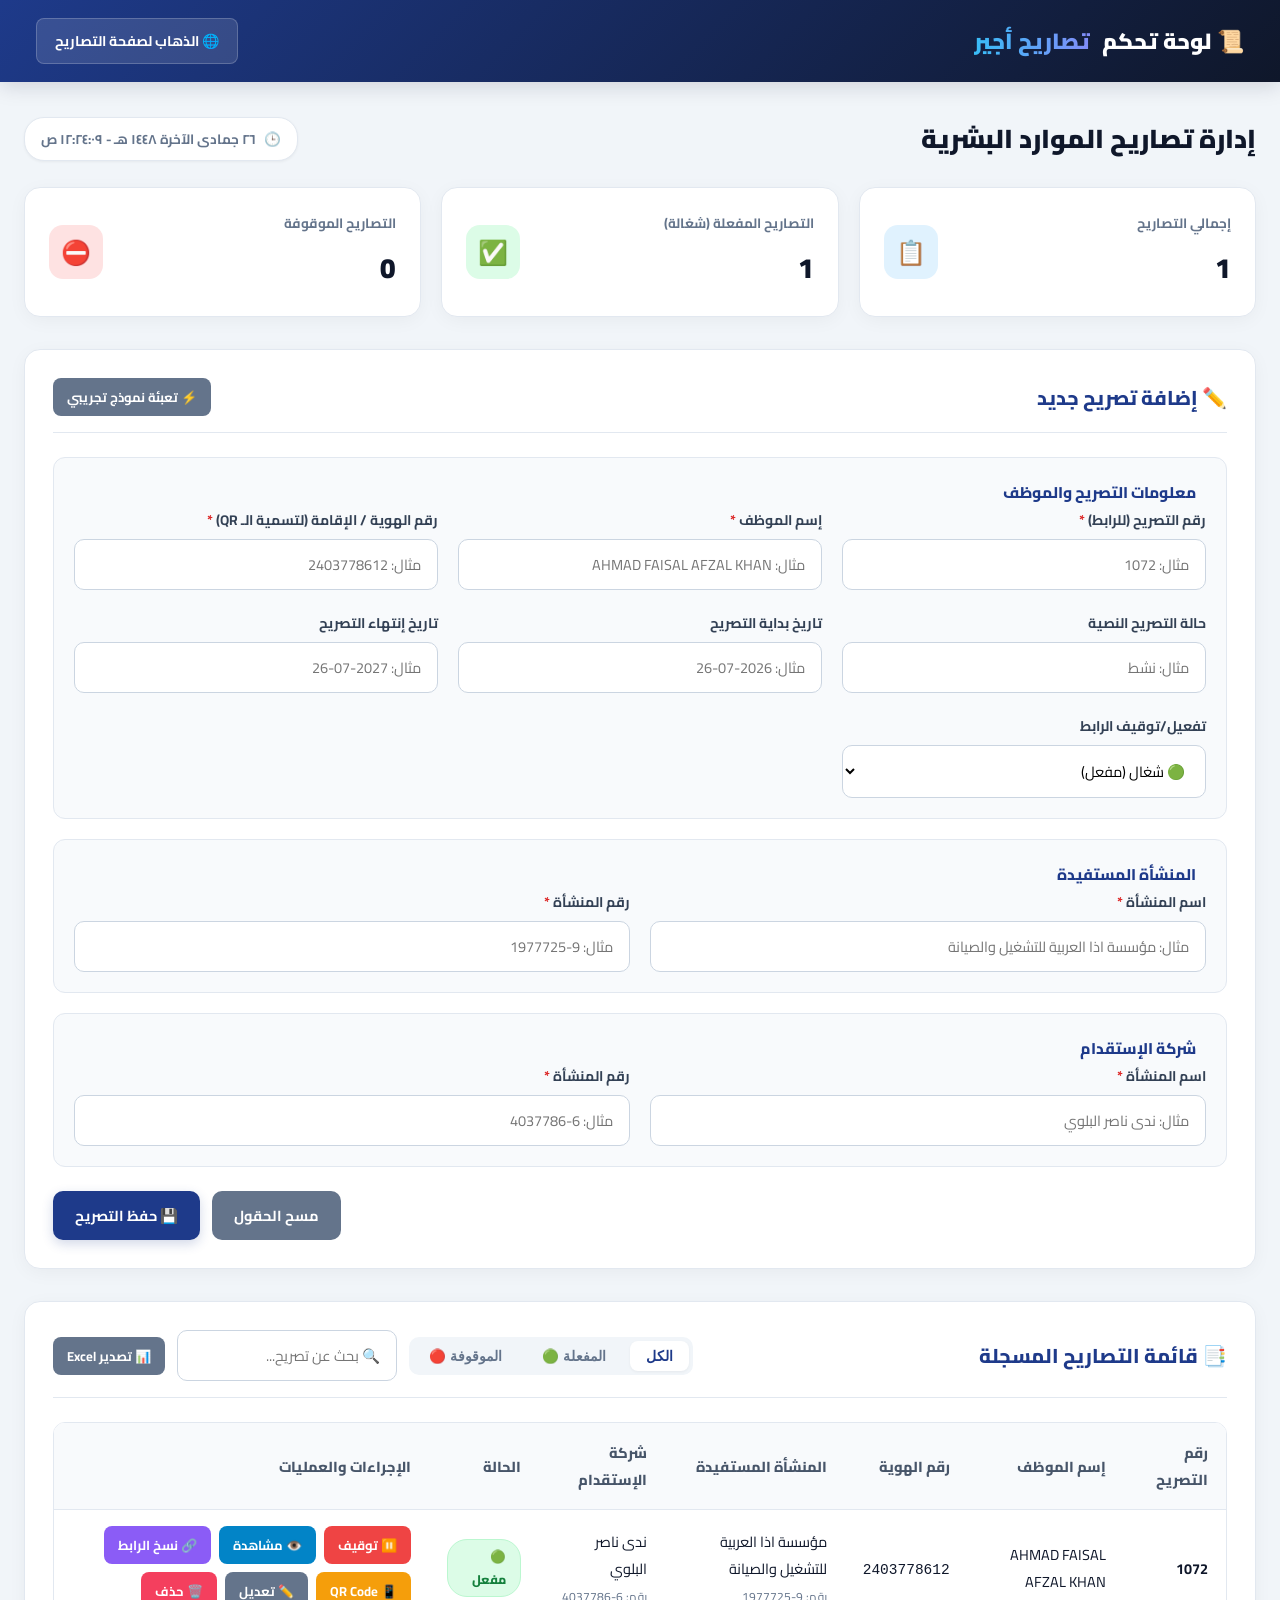
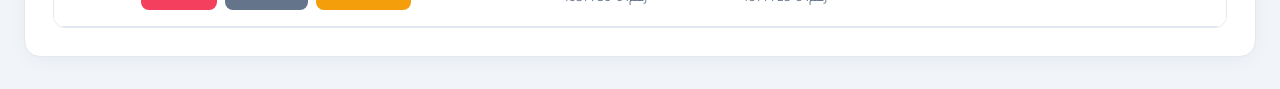
==== commit 0ae177ec: "إستبدال كامل لمشروع Ajeer بالنسخة المحدثة" ====
--- a/admin.html
+++ b/admin.html
@@ -331,34 +331,26 @@
         }
 
         function getPermitFullUrl(permitId) {
-            const baseUrl = window.location.href.substring(0, window.location.href.lastIndexOf('/') + 1);
             const permits = getPermits();
             console.log('getPermitFullUrl - permitId:', permitId);
             console.log('getPermitFullUrl - permits:', permits);
-            
-            const permit = permits.find(p => p.permitId === permitId);
+            const permit = permits.find(p => String(p.permitId) === String(permitId));
             console.log('getPermitFullUrl - found permit:', permit);
-            
             if (!permit) {
                 console.error('Permit not found for ID:', permitId);
-                return `${baseUrl}index.html?id=${encodeURIComponent(permitId)}&i=1`;
-            }
-            
-            // Always encode the permit data in the URL
+                throw new Error(`Cannot generate a shareable link for missing permit ${permitId}.`);
+            }
+
             try {
                 const encoded = btoa(unescape(encodeURIComponent(JSON.stringify(permit))));
                 console.log('getPermitFullUrl - encoded successfully, URL length:', encoded.length);
-                return `${baseUrl}index.html?id=${encodeURIComponent(permitId)}&d=${encoded}`;
-            } catch(e) {
-                console.error('Encoding error, trying simple encoding:', e);
-                try {
-                    const encoded = btoa(JSON.stringify(permit));
-                    console.log('getPermitFullUrl - simple encoding successful');
-                    return `${baseUrl}index.html?id=${encodeURIComponent(permitId)}&d=${encoded}`;
-                } catch(e2) {
-                    console.error('Simple encoding also failed:', e2);
-                    return `${baseUrl}index.html?id=${encodeURIComponent(permitId)}&i=1`;
-                }
+                const permitUrl = new URL('index.html', window.location.href);
+                permitUrl.searchParams.set('id', permit.permitId);
+                permitUrl.searchParams.set('d', encoded);
+                return permitUrl.toString();
+            } catch (error) {
+                console.error('Error encoding permit data:', error);
+                throw error;
             }
         }
 
@@ -578,3 +570,5 @@
     </script>
 </body>
 </html>
+
+
--- a/admin-style.css
+++ b/admin-style.css
@@ -58,6 +58,7 @@
 .admin-navbar .brand span {
     color: #38bdf8;
     background: linear-gradient(90deg, #38bdf8, #818cf8);
+    background-clip: text;
     -webkit-background-clip: text;
     -webkit-text-fill-color: transparent;
 }
